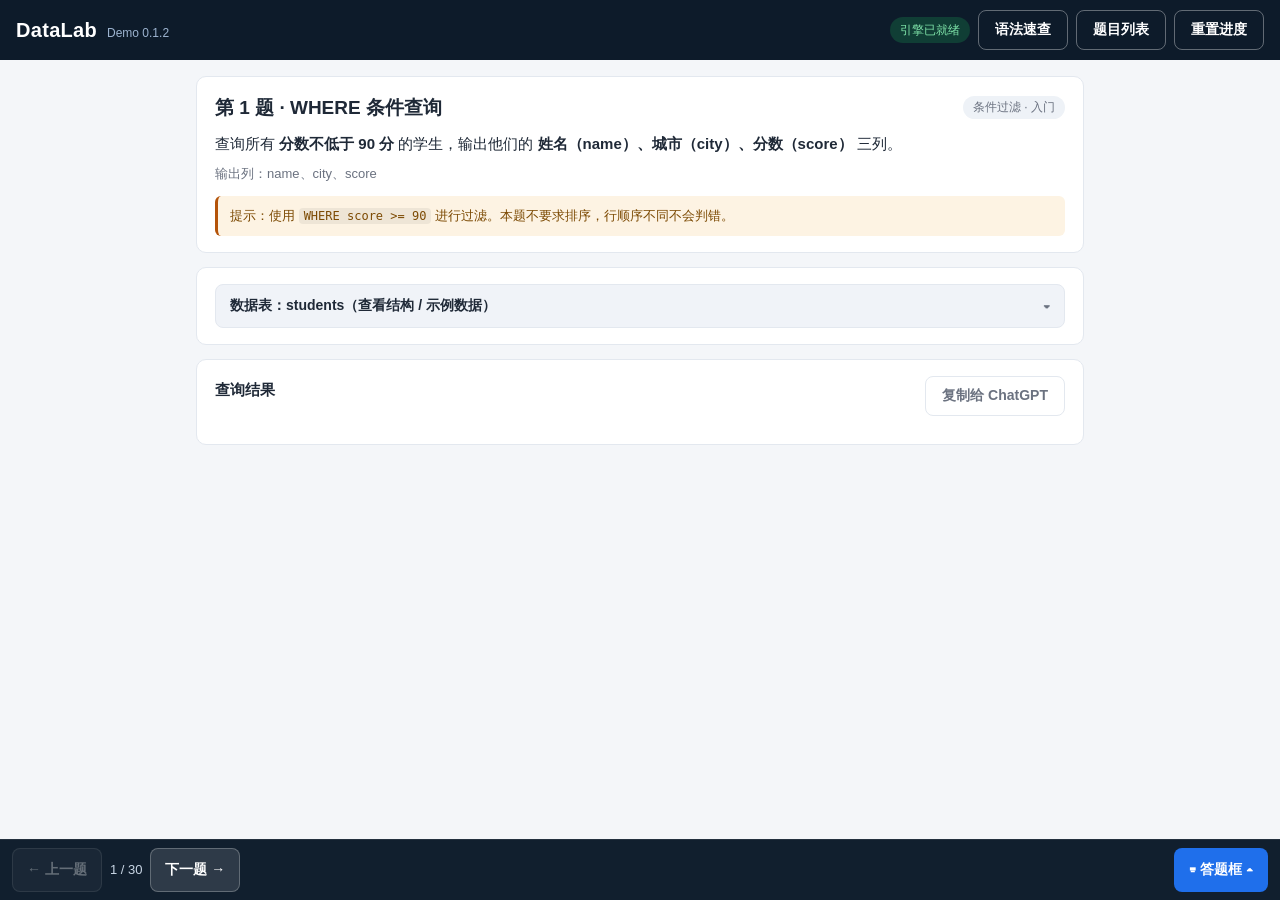
==== index.html @ 3f7844bf "DataLab Demo 0.1.2：悬浮答题框 + 教学错误修复 + 缓存 v3 - 底部固定按钮栏升级为可展开的悬浮答题框（收起=紧凑栏，展开=编辑器+运行/判题/导航） - 复用原 sqlEdi" ====
<!DOCTYPE html>
<html lang="zh-CN">
<head>
  <meta charset="UTF-8">
  <meta name="viewport" content="width=device-width, initial-scale=1, viewport-fit=cover">
  <meta name="theme-color" content="#1f6feb">
  <meta name="datalab-version" content="0.1.2">
  <meta name="apple-mobile-web-app-capable" content="yes">
  <meta name="apple-mobile-web-app-status-bar-style" content="black-translucent">
  <meta name="apple-mobile-web-app-title" content="DataLab">
  <meta name="format-detection" content="telephone=no">
  <title>DataLab · 交互式 SQL 学习</title>
  <link rel="manifest" href="manifest.json">
  <link rel="apple-touch-icon" href="icon-180.png">
  <link rel="stylesheet" href="style.css">
</head>
<body>
  <header class="topbar">
    <div class="brand">
      <span class="logo">DataLab</span>
      <span class="ver" id="appVersion">Demo 0.1.2</span>
    </div>
    <div class="top-right">
      <span id="engineStatus" class="engine-badge">引擎加载中…</span>
      <button id="syntaxBtn" class="btn ghost" type="button">语法速查</button>
      <button id="listBtn" class="btn ghost" type="button">题目列表</button>
      <button id="resetBtn" class="btn ghost" type="button">重置进度</button>
    </div>
  </header>

  <main class="content">
    <!-- 1. 题目介绍 -->
    <section class="card task-card">
      <div class="task-head">
        <h2 id="taskTitle" class="task-title">第 1 题</h2>
        <span id="taskMeta" class="task-meta"></span>
      </div>
      <div id="taskDesc" class="task-desc"></div>
      <div id="taskHint" class="task-hint"></div>
    </section>

    <!-- 2. 数据表（默认折叠） -->
    <section class="card schema-card">
      <button id="schemaToggle" class="schema-toggle" type="button" aria-expanded="false">
        <span>数据表：students（查看结构 / 示例数据）</span>
        <span class="chev">▾</span>
      </button>
      <div id="schemaBody" class="schema-body hidden">
        <div class="tabs" role="tablist">
          <button type="button" data-tab="schema" class="active">表结构</button>
          <button type="button" data-tab="data">示例数据</button>
        </div>
        <div id="schemaView" class="tab-panel"></div>
        <div id="dataView" class="tab-panel hidden"></div>
      </div>
    </section>

    <!-- 3. 查询结果 -->
    <section class="card result-card">
      <div class="card-head result-head">
        <h3>查询结果</h3>
        <button id="copyChatBtn" class="btn ghost-dark" type="button">复制给 ChatGPT</button>
      </div>
      <div id="runResult" class="run-result"></div>
      <div id="judgeResult" class="judge-result"></div>
    </section>
  </main>

  <!-- 底部悬浮答题框 -->
  <div class="floating-bar" id="floatingBar">
    <!-- 收起状态 -->
    <div class="fb-collapsed" id="fbCollapsed">
      <button id="prevBtn" class="fb-btn nav" type="button">← 上一题</button>
      <span id="fbProgress" class="fb-progress">1 / 30</span>
      <button id="nextBtn" class="fb-btn nav" type="button">下一题 →</button>
      <div class="fb-spacer"></div>
      <button id="fbExpandBtn" class="fb-btn primary" type="button">⌨ 答题框 ▴</button>
    </div>

    <!-- 展开状态 -->
    <div class="fb-panel hidden" id="fbPanel">
      <div class="fb-panel-head">
        <span id="fbPanelTitle" class="fb-panel-title">第 1 题</span>
        <span class="fb-engine-badge">SQLite 引擎</span>
        <button id="fbCollapseBtn" class="fb-btn ghost" type="button">收起 ▾</button>
      </div>
      <textarea id="sqlEditor" class="sql-editor" spellcheck="false" autocapitalize="off"
        autocorrect="off" autocomplete="off" enterkeyhint="go"
        placeholder="在这里输入 SQL，例如：SELECT * FROM students;"></textarea>
      <div class="fb-panel-actions">
        <button id="fbPrevBtn" class="fb-btn nav" type="button">←</button>
        <button id="fbNextBtn" class="fb-btn nav" type="button">→</button>
        <span id="fbPanelProgress" class="fb-progress">1 / 30</span>
        <div class="fb-spacer"></div>
        <button id="fbRunBtn" class="fb-btn primary" type="button">运行 SQL</button>
        <button id="fbJudgeBtn" class="fb-btn accent" type="button">提交判题</button>
      </div>
    </div>
  </div>

  <!-- 题目列表抽屉 -->
  <div id="listDrawer" class="drawer-mask hidden" aria-hidden="true">
    <aside class="drawer" role="dialog" aria-label="题目列表">
      <div class="drawer-head">
        <h3>题目列表</h3>
        <button id="listClose" class="drawer-close" type="button" aria-label="关闭">✕</button>
      </div>
      <div class="drawer-progress">
        <div class="progress-label">学习进度 <span id="drawerProgressText">0/30</span></div>
        <div class="progress-bar"><div id="drawerProgressFill" class="progress-fill"></div></div>
        <div class="save-status" id="saveStatus">进度已保存在本设备</div>
        <div id="lastRecord" class="last-record">暂无练习记录</div>
        <div class="sync-note">说明：当前尚不支持跨设备同步，进度仅保存在本设备浏览器中。</div>
      </div>
      <nav id="drawerList" class="drawer-list" aria-label="按分类组织的题目"></nav>
    </aside>
  </div>

  <!-- 语法速查抽屉 -->
  <div id="syntaxDrawer" class="drawer-mask hidden" aria-hidden="true">
    <aside class="drawer drawer-wide" role="dialog" aria-label="语法速查">
      <div class="drawer-head">
        <h3>语法速查</h3>
        <button id="syntaxClose" class="drawer-close" type="button" aria-label="关闭">✕</button>
      </div>
      <div class="syntax-search">
        <input id="syntaxSearch" type="search" placeholder="搜索关键词，如 WHERE、GROUP BY、排序…" autocomplete="off">
      </div>
      <div id="syntaxList" class="drawer-list syntax-list"></div>
      <div class="syntax-foot">示例均可在当前 students 表上运行；引擎为 SQLite，注意与 MySQL 的语法差异。</div>
    </aside>
  </div>

  <script src="sql-wasm.js"></script>
  <script src="data.js"></script>
  <script src="syntax.js"></script>
  <script src="db.js"></script>
  <script src="judge.js"></script>
  <script src="app.js"></script>
</body>
</html>
---- style.css ----
/* DataLab Demo 0.1.1 — 界面样式（适配 iPad 横屏/竖屏、底部悬浮栏、抽屉） */

:root {
  --bg: #f4f6f9;
  --panel: #ffffff;
  --border: #e3e8ef;
  --text: #1f2937;
  --text-dim: #6b7280;
  --accent: #1f6feb;
  --accent-dark: #1a5fd0;
  --green: #16a34a;
  --green-bg: #eafaf0;
  --red: #dc2626;
  --red-bg: #fdeaea;
  --amber: #b45309;
  --amber-bg: #fdf3e3;
  --mono: "SF Mono", "Menlo", "Monaco", "Consolas", "PingFang SC", monospace;
  --radius: 10px;
  --bar-h: 58px;
}

* { box-sizing: border-box; }

html, body {
  margin: 0;
  padding: 0;
  background: var(--bg);
  color: var(--text);
  font-family: -apple-system, BlinkMacSystemFont, "Segoe UI", "PingFang SC",
    "Hiragino Sans GB", "Microsoft YaHei", sans-serif;
  font-size: 15px;
  line-height: 1.55;
  -webkit-font-smoothing: antialiased;
  -webkit-tap-highlight-color: transparent;
}

/* 为底部悬浮栏预留空间，避免遮挡内容 */
body { padding-bottom: calc(var(--bar-h) + env(safe-area-inset-bottom) + 20px); }

.hidden { display: none !important; }

/* ---------- 顶栏 ---------- */
.topbar {
  display: flex;
  align-items: center;
  justify-content: space-between;
  gap: 10px;
  padding: 10px 16px;
  background: #0d1b2a;
  color: #fff;
  position: sticky;
  top: 0;
  z-index: 20;
}
.brand { display: flex; align-items: baseline; gap: 10px; }
.logo { font-size: 20px; font-weight: 700; letter-spacing: .3px; }
.ver { font-size: 12px; color: #9db4d0; }
.top-right { display: flex; align-items: center; gap: 8px; flex-wrap: wrap; }
.engine-badge {
  font-size: 12px;
  padding: 4px 10px;
  border-radius: 999px;
  background: rgba(255,255,255,.12);
  color: #c9d6e5;
  white-space: nowrap;
}
.engine-badge.ok { background: rgba(34,197,94,.2); color: #7ee2a8; }
.engine-badge.fail { background: rgba(239,68,68,.25); color: #fca5a5; }

/* ---------- 内容主列 ---------- */
.content {
  max-width: 920px;
  margin: 0 auto;
  padding: 16px 16px 8px;
  display: flex;
  flex-direction: column;
  gap: 14px;
  min-width: 0;
}

.card {
  background: var(--panel);
  border: 1px solid var(--border);
  border-radius: var(--radius);
  padding: 16px 18px;
}
.card-head {
  display: flex; align-items: center; justify-content: space-between;
  gap: 12px; margin-bottom: 12px; flex-wrap: wrap;
}
.card h3 { margin: 0; font-size: 15px; }

/* 题目卡片 */
.task-head {
  display: flex; align-items: center; justify-content: space-between;
  gap: 10px; margin-bottom: 10px; flex-wrap: wrap;
}
.task-title { margin: 0; font-size: 19px; }
.task-meta {
  font-size: 12px; color: var(--text-dim);
  background: #eef2f7; padding: 2px 10px; border-radius: 999px; white-space: nowrap;
}
.task-desc { color: var(--text); }
.task-desc .output-cols { margin-top: 8px; font-size: 13px; color: var(--text-dim); }
.task-hint {
  margin-top: 12px; padding: 10px 12px;
  background: var(--amber-bg); border-left: 3px solid var(--amber);
  border-radius: 6px; font-size: 13px; color: #7c4a03;
}
.task-hint code, .task-desc code {
  background: rgba(0,0,0,.06); padding: 1px 5px; border-radius: 4px;
  font-family: var(--mono); font-size: 12px;
}

/* 数据表折叠 */
.schema-toggle {
  width: 100%; display: flex; justify-content: space-between; align-items: center;
  background: #f0f3f8; border: 1px solid var(--border); border-radius: 8px;
  padding: 10px 14px; font-size: 14px; font-weight: 600; cursor: pointer;
  min-height: 44px; text-align: left; color: var(--text);
}
.schema-toggle:active { background: #e6ebf2; }
.chev { color: var(--text-dim); }
.schema-body { margin-top: 12px; }

/* 标签页 */
.tabs { display: flex; gap: 6px; margin-bottom: 10px; }
.tabs button {
  padding: 6px 14px; border: 1px solid var(--border); background: #fff;
  border-radius: 6px; cursor: pointer; font-size: 13px; color: var(--text-dim);
  min-height: 34px;
}
.tabs button.active { background: var(--accent); border-color: var(--accent); color: #fff; }

/* 表格 */
.table-scroll { overflow-x: auto; }
.data-table {
  width: 100%; border-collapse: collapse; font-size: 13px; min-width: 300px;
}
.data-table th, .data-table td {
  border: 1px solid var(--border); padding: 7px 10px; text-align: left;
  white-space: nowrap;
}
.data-table thead th { background: #f0f3f8; font-weight: 600; }
.data-table tbody tr:nth-child(even) { background: #fafbfd; }
.data-table code { font-family: var(--mono); font-size: 12px; }
.data-table td.null { color: #9ca3af; font-style: italic; }
.empty-cell { color: var(--text-dim); text-align: center; }
.data-meta { font-size: 12px; color: var(--text-dim); margin-bottom: 8px; }

/* 编辑器 */
.sql-editor {
  width: 100%;
  min-height: 150px;
  padding: 12px 14px;
  font-family: var(--mono);
  font-size: 14px;
  line-height: 1.6;
  border: 1px solid var(--border);
  border-radius: 8px;
  resize: vertical;
  background: #0d1b2a;
  color: #e6edf3;
  tab-size: 2;
}
.sql-editor:focus { outline: none; border-color: var(--accent); box-shadow: 0 0 0 3px rgba(31,111,235,.15); }

.editor-foot {
  display: flex; justify-content: space-between; align-items: center;
  gap: 10px; margin-top: 8px; font-size: 12px; color: var(--text-dim); flex-wrap: wrap;
}
.engine-note { color: var(--text-dim); }
kbd {
  font-family: var(--mono); background: #f0f3f8; border: 1px solid var(--border);
  border-bottom-width: 2px; border-radius: 4px; padding: 1px 5px; font-size: 11px;
}

/* 按钮 */
.btn {
  padding: 9px 16px; border-radius: 8px; border: 1px solid transparent;
  cursor: pointer; font-size: 14px; font-weight: 600; min-height: 40px;
  transition: background .15s, border-color .15s;
}
.btn.primary { background: var(--accent); color: #fff; }
.btn.primary:hover { background: var(--accent-dark); }
.btn.accent { background: var(--green); color: #fff; }
.btn.accent:hover { background: #128a3e; }
.btn.ghost { background: transparent; color: #fff; border-color: rgba(255,255,255,.35); }
.btn.ghost:hover { background: rgba(255,255,255,.12); }
.btn.ghost-dark { background: transparent; color: var(--text-dim); border-color: var(--border); }
.btn.ghost-dark:hover { background: #f0f3f8; }
.editor-actions { display: flex; gap: 8px; flex-wrap: wrap; }

/* 结果区 */
.result-card h3 { margin: 0 0 12px; }
.run-result, .judge-result { display: flex; flex-direction: column; gap: 12px; }
.result-meta { font-size: 13px; color: var(--text-dim); }

.error-box {
  background: var(--red-bg); border: 1px solid #f5c6c6; border-left: 4px solid var(--red);
  border-radius: 8px; padding: 12px 14px;
}
.error-title { font-weight: 700; color: var(--red); }
.error-msg {
  margin: 6px 0 0; font-family: var(--mono); font-size: 13px; white-space: pre-wrap;
  word-break: break-word; color: #7f1d1d;
}

.judge-box {
  display: flex; gap: 12px; align-items: flex-start;
  border-radius: 8px; padding: 12px 14px; border: 1px solid;
}
.judge-box.pass { background: var(--green-bg); border-color: #bfe6cc; }
.judge-box.fail { background: var(--red-bg); border-color: #f5c6c6; }
.judge-box.warn { background: var(--amber-bg); border-color: #f0d9a8; }
.judge-icon { font-size: 20px; line-height: 1.2; font-weight: 700; }
.judge-box.pass .judge-icon { color: var(--green); }
.judge-box.fail .judge-icon { color: var(--red); }
.judge-box.warn .judge-icon { color: var(--amber); }
.judge-title { font-weight: 700; }
.judge-reason { font-size: 13px; margin-top: 2px; color: var(--text); }

.side-result h4 { margin: 0 0 6px; font-size: 13px; color: var(--text-dim); }

.empty { color: var(--text-dim); font-size: 13px; padding: 12px 0; text-align: center; }

/* ---------- 底部悬浮答题框 ---------- */
.floating-bar {
  position: fixed;
  left: 0; right: 0; bottom: 0;
  background: rgba(13, 27, 42, 0.98);
  backdrop-filter: blur(8px);
  -webkit-backdrop-filter: blur(8px);
  border-top: 1px solid rgba(255,255,255,.08);
  z-index: 30;
  transition: transform .2s ease;
  padding-bottom: env(safe-area-inset-bottom);
}

/* 收起状态：紧凑操作栏 */
.fb-collapsed {
  display: flex;
  align-items: center;
  gap: 8px;
  padding: 8px 12px;
}

/* 展开状态：答题面板 */
.fb-panel {
  display: flex;
  flex-direction: column;
  gap: 8px;
  padding: 10px 12px 12px;
  max-height: 58vh;
  overflow: hidden;
}
.fb-panel-head {
  display: flex; align-items: center; gap: 10px;
  flex: 0 0 auto;
}
.fb-panel-title {
  flex: 1 1 auto;
  font-size: 14px; font-weight: 600; color: #fff;
  overflow: hidden; text-overflow: ellipsis; white-space: nowrap;
}
.fb-engine-badge {
  font-size: 11px; color: #9db4d0;
  background: rgba(255,255,255,.1); padding: 2px 8px; border-radius: 999px; white-space: nowrap;
}
.fb-panel .sql-editor {
  flex: 1 1 auto;
  min-height: 120px;
  max-height: 30vh;
  background: #0d1b2a;
  color: #e6edf3;
  border-color: rgba(255,255,255,.18);
}
.fb-panel-actions {
  display: flex; align-items: center; gap: 8px;
  flex: 0 0 auto;
}

.fb-btn {
  min-height: 44px;
  padding: 8px 14px;
  border-radius: 8px;
  border: 1px solid transparent;
  font-size: 14px;
  font-weight: 600;
  cursor: pointer;
  white-space: nowrap;
  transition: background .15s, border-color .15s;
}
.fb-btn.nav { background: rgba(255,255,255,.12); color: #fff; border-color: rgba(255,255,255,.25); }
.fb-btn.nav:hover { background: rgba(255,255,255,.2); }
.fb-btn.nav:disabled { opacity: .35; cursor: default; }
.fb-btn.primary { background: var(--accent); color: #fff; }
.fb-btn.primary:hover { background: var(--accent-dark); }
.fb-btn.accent { background: var(--green); color: #fff; }
.fb-btn.accent:hover { background: #128a3e; }
.fb-btn.ghost { background: transparent; color: #c9d6e5; border-color: rgba(255,255,255,.3); }
.fb-btn.ghost:hover { background: rgba(255,255,255,.12); }
.fb-progress { color: #c9d6e5; font-size: 13px; white-space: nowrap; }
.fb-spacer { flex: 1 1 auto; }

/* ---------- 抽屉 ---------- */
.drawer-mask {
  position: fixed; inset: 0;
  background: rgba(0,0,0,.45);
  z-index: 40;
  display: flex;
  justify-content: flex-end;
}
.drawer {
  width: min(420px, 94vw);
  height: 100%;
  background: var(--panel);
  box-shadow: -4px 0 24px rgba(0,0,0,.18);
  display: flex;
  flex-direction: column;
  overflow: hidden;
}
.drawer-wide { width: min(540px, 96vw); }
.drawer-head {
  display: flex; justify-content: space-between; align-items: center;
  padding: 14px 16px; border-bottom: 1px solid var(--border); flex: 0 0 auto;
}
.drawer-head h3 { margin: 0; font-size: 16px; }
.drawer-close {
  border: none; background: transparent; font-size: 18px; color: var(--text-dim);
  cursor: pointer; min-width: 40px; min-height: 40px; border-radius: 8px;
}
.drawer-close:hover { background: #f0f3f8; }

.drawer-progress {
  padding: 12px 16px; border-bottom: 1px solid var(--border); flex: 0 0 auto;
  display: flex; flex-direction: column; gap: 6px;
}
.progress-label { font-size: 13px; color: var(--text-dim); display: flex; justify-content: space-between; }
.progress-bar { height: 8px; background: var(--border); border-radius: 999px; overflow: hidden; }
.progress-fill { height: 100%; width: 0; background: linear-gradient(90deg, var(--accent), #58a6ff); transition: width .3s ease; }
.save-status { font-size: 13px; color: var(--green); font-weight: 600; }
.last-record { font-size: 12px; color: var(--text-dim); }
.sync-note { font-size: 12px; color: var(--text-dim); }

.drawer-list { flex: 1 1 auto; overflow-y: auto; padding: 8px 16px 20px; }
.drawer-cat {
  display: flex; justify-content: space-between; align-items: baseline;
  font-size: 12px; font-weight: 700; color: var(--text-dim);
  margin: 14px 0 6px; padding-top: 2px;
}
.drawer-cat:first-child { margin-top: 6px; }
.drawer-cat-note { font-weight: 400; color: #9ca3af; font-size: 11px; }

.ex-item {
  display: flex; align-items: center; gap: 10px;
  text-align: left;
  padding: 10px 12px;
  border: 1px solid var(--border);
  border-radius: 8px;
  background: #fff;
  cursor: pointer;
  font-size: 14px;
  color: var(--text);
  width: 100%;
  min-height: 44px;
  margin-bottom: 6px;
}
.ex-item:hover { border-color: var(--accent); }
.ex-item.active { border-color: var(--accent); background: #eef4fe; }
.ex-badge {
  width: 22px; height: 22px; border-radius: 50%;
  background: var(--border); color: var(--text-dim);
  display: flex; align-items: center; justify-content: center;
  font-size: 12px; font-weight: 600; flex: 0 0 auto;
}
.ex-item.done .ex-badge { background: var(--green); color: #fff; }
.ex-info { display: flex; flex-direction: column; line-height: 1.25; }
.ex-title { font-weight: 600; }
.ex-diff { font-size: 12px; color: var(--text-dim); }

/* 语法速查 */
.syntax-search { padding: 10px 16px; border-bottom: 1px solid var(--border); flex: 0 0 auto; }
.syntax-search input {
  width: 100%; padding: 10px 12px; font-size: 15px;
  border: 1px solid var(--border); border-radius: 8px;
  -webkit-appearance: none; appearance: none;
}
.syntax-search input:focus { outline: none; border-color: var(--accent); }
.syntax-list { padding-top: 12px; }
.syntax-foot { padding: 10px 16px; border-top: 1px solid var(--border); font-size: 12px; color: var(--text-dim); flex: 0 0 auto; }

.syn-card {
  border: 1px solid var(--border); border-radius: 8px; padding: 12px 14px; margin-bottom: 10px;
}
.syn-head { display: flex; align-items: center; gap: 8px; margin-bottom: 8px; }
.syn-kw { font-family: var(--mono); font-weight: 700; color: var(--accent); font-size: 14px; }
.syn-cat { font-size: 12px; color: var(--text-dim); background: #eef2f7; padding: 1px 8px; border-radius: 999px; }
.syn-row { margin-bottom: 6px; font-size: 13px; display: flex; gap: 8px; align-items: baseline; }
.syn-row b { flex: 0 0 56px; color: var(--text-dim); font-weight: 600; }
.syn-row > span { flex: 1 1 auto; }
.syn-pre {
  margin: 4px 0 0; font-family: var(--mono); font-size: 12.5px;
  background: #0d1b2a; color: #e6edf3; padding: 8px 10px; border-radius: 6px;
  overflow-x: auto; white-space: pre-wrap; word-break: break-word; flex: 1 1 auto;
}
.syn-row.warn > span { color: #7c4a03; }
.syn-row.dim > span { color: var(--text-dim); }

/* 锁背景滚动 */
body.drawer-open { overflow: hidden; }

/* ---------- 响应式：窄屏 / 竖屏 ---------- */
@media (max-width: 720px) {
  .content { padding: 10px 10px 4px; gap: 10px; }
  .card { padding: 12px 12px; }
  .sql-editor { min-height: 130px; font-size: 15px; } /* 15px 防 iOS 聚焦自动缩放 */
  .editor-head { flex-direction: column; align-items: stretch; }
  .editor-actions { justify-content: stretch; }
  .editor-actions .btn { flex: 1 1 auto; }
  .topbar { padding: 8px 10px; }
  .logo { font-size: 18px; }
  .fb-btn { padding: 8px 10px; font-size: 13px; min-height: 40px; }
  .fb-progress { font-size: 12px; }
}
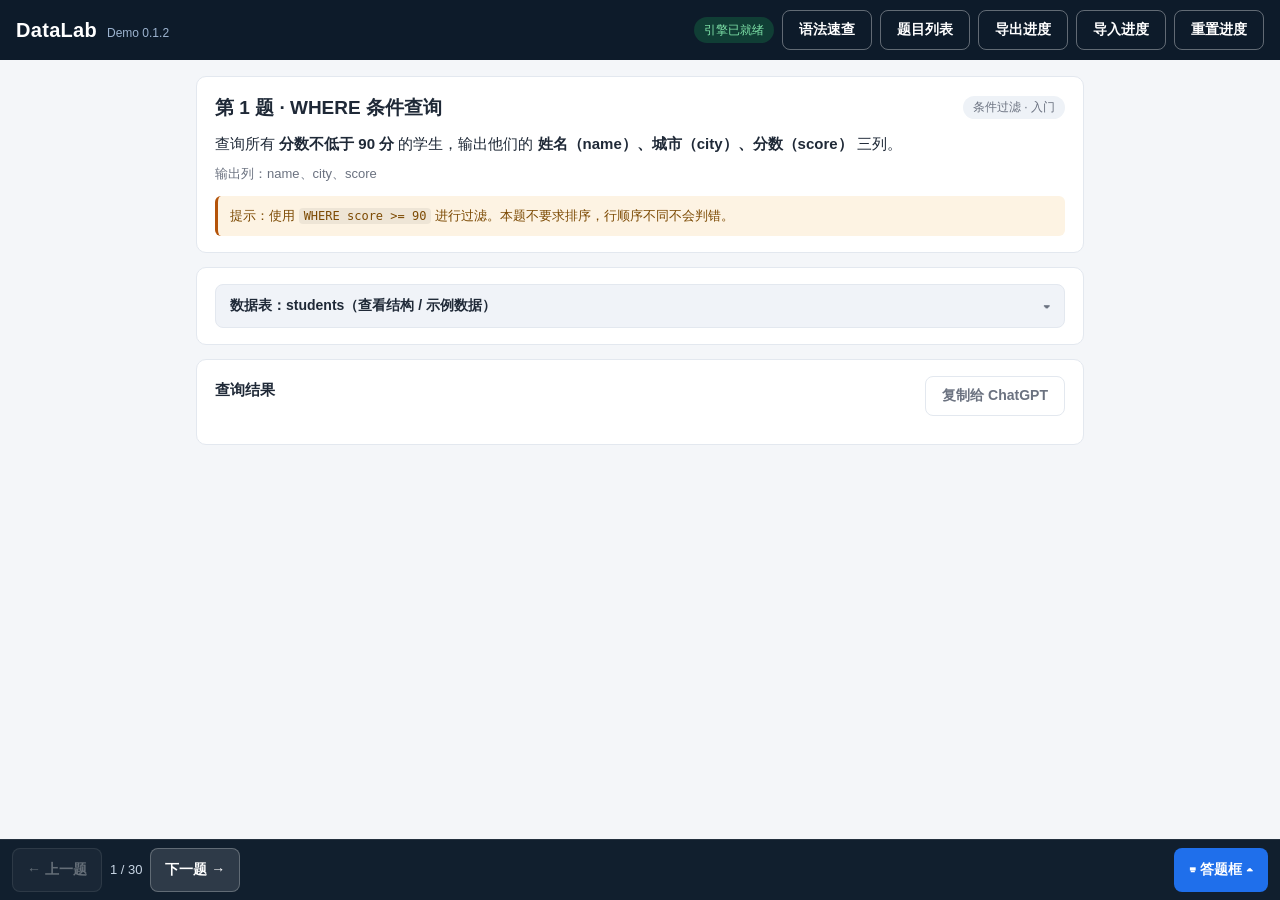
==== commit e69a15aa: "阶段B：备份/恢复 UI、只读导出页与发布就绪 - index.html：顶栏新增「导出进度/导入进度」+ 导入预览弹窗 + 引入 backup.js/backup-ui.js - 新增 backup" ====
--- a/index.html
+++ b/index.html
@@ -24,6 +24,8 @@
       <span id="engineStatus" class="engine-badge">引擎加载中…</span>
       <button id="syntaxBtn" class="btn ghost" type="button">语法速查</button>
       <button id="listBtn" class="btn ghost" type="button">题目列表</button>
+      <button id="exportBtn" class="btn ghost" type="button">导出进度</button>
+      <button id="importBtn" class="btn ghost" type="button">导入进度</button>
       <button id="resetBtn" class="btn ghost" type="button">重置进度</button>
     </div>
   </header>
@@ -81,6 +83,7 @@
     <div class="fb-panel hidden" id="fbPanel">
       <div class="fb-panel-head">
         <span id="fbPanelTitle" class="fb-panel-title">第 1 题</span>
+        <span id="fbPanelSummary" class="fb-panel-summary">…</span>
         <span class="fb-engine-badge">SQLite 引擎</span>
         <button id="fbCollapseBtn" class="fb-btn ghost" type="button">收起 ▾</button>
       </div>
@@ -131,11 +134,33 @@
     </aside>
   </div>
 
+  <!-- 学习进度备份：导入预览 / 确认弹窗 -->
+  <input type="file" id="importFile" accept=".json,application/json" hidden>
+
+  <div class="backup-mask hidden" id="backupMask" aria-hidden="true">
+    <div class="backup-modal" role="dialog" aria-label="恢复学习进度">
+      <div class="backup-head">
+        <h3 id="backupTitle">恢复学习进度</h3>
+        <button id="backupClose" class="drawer-close" type="button" aria-label="关闭">✕</button>
+      </div>
+      <div class="backup-body" id="backupBody"></div>
+      <div class="backup-actions">
+        <button id="backupCancel" class="btn ghost-dark" type="button">取消</button>
+        <button id="backupMerge" class="btn ghost-dark" type="button">合并恢复</button>
+        <button id="backupReplace" class="btn primary" type="button">覆盖恢复</button>
+      </div>
+    </div>
+  </div>
+
+  <div class="toast hidden" id="toast"></div>
+
   <script src="sql-wasm.js"></script>
   <script src="data.js"></script>
   <script src="syntax.js"></script>
   <script src="db.js"></script>
   <script src="judge.js"></script>
+  <script src="backup.js"></script>
+  <script src="backup-ui.js"></script>
   <script src="app.js"></script>
 </body>
 </html>
--- a/style.css
+++ b/style.css
@@ -263,6 +263,12 @@
   font-size: 14px; font-weight: 600; color: #fff;
   overflow: hidden; text-overflow: ellipsis; white-space: nowrap;
 }
+.fb-panel-summary {
+  flex: 1 1 auto;
+  display: none;               /* 默认隐藏，紧凑模式下显示 */
+  font-size: 13px; color: #c9d6e5;
+  overflow: hidden; text-overflow: ellipsis; white-space: nowrap;
+}
 .fb-engine-badge {
   font-size: 11px; color: #9db4d0;
   background: rgba(255,255,255,.1); padding: 2px 8px; border-radius: 999px; white-space: nowrap;
@@ -302,6 +308,15 @@
 .fb-btn.ghost:hover { background: rgba(255,255,255,.12); }
 .fb-progress { color: #c9d6e5; font-size: 13px; white-space: nowrap; }
 .fb-spacer { flex: 1 1 auto; }
+
+/* 横屏紧凑输入模式：键盘弹出时缩小面板、精简顶部、隐藏导航与装饰 */
+body.compact .fb-panel { max-height: 40vh; }
+body.compact .fb-panel .sql-editor { min-height: 88px; max-height: 116px; }
+body.compact .fb-panel-title { display: none; }
+body.compact .fb-panel-summary { display: inline; }
+body.compact .fb-engine-badge { display: none; }
+body.compact .fb-panel .fb-btn.nav { display: none; }
+body.compact .fb-panel .fb-progress { display: none; }
 
 /* ---------- 抽屉 ---------- */
 .drawer-mask {
@@ -423,3 +438,96 @@
   .fb-btn { padding: 8px 10px; font-size: 13px; min-height: 40px; }
   .fb-progress { font-size: 12px; }
 }
+
+/* ---------- 学习进度备份：导出 / 导入弹窗与提示 ---------- */
+.toast {
+  position: fixed;
+  left: 50%;
+  bottom: calc(var(--bar-h) + env(safe-area-inset-bottom) + 28px);
+  transform: translateX(-50%);
+  background: rgba(13, 27, 42, 0.96);
+  color: #fff;
+  padding: 10px 16px;
+  border-radius: 8px;
+  font-size: 13px;
+  max-width: min(520px, 92vw);
+  z-index: 60;
+  box-shadow: 0 6px 24px rgba(0, 0, 0, 0.25);
+}
+.toast.ok { border-left: 4px solid var(--green); }
+.toast.err { border-left: 4px solid var(--red); }
+
+.backup-mask {
+  position: fixed;
+  inset: 0;
+  background: rgba(0, 0, 0, 0.45);
+  z-index: 50;
+  display: flex;
+  align-items: center;
+  justify-content: center;
+  padding: 16px;
+}
+.backup-modal {
+  width: min(560px, 96vw);
+  max-height: 86vh;
+  background: var(--panel);
+  border-radius: 14px;
+  box-shadow: 0 12px 40px rgba(0, 0, 0, 0.28);
+  display: flex;
+  flex-direction: column;
+  overflow: hidden;
+}
+.backup-head {
+  display: flex;
+  justify-content: space-between;
+  align-items: center;
+  padding: 14px 16px;
+  border-bottom: 1px solid var(--border);
+  flex: 0 0 auto;
+}
+.backup-head h3 { margin: 0; font-size: 16px; }
+.backup-body {
+  padding: 14px 16px;
+  overflow-y: auto;
+  flex: 1 1 auto;
+  display: flex;
+  flex-direction: column;
+  gap: 8px;
+}
+.bk-summary { font-size: 13px; color: var(--text-dim); margin-bottom: 2px; }
+.bk-warn {
+  font-size: 12px; color: #7c4a03;
+  background: var(--amber-bg); border-left: 3px solid var(--amber);
+  border-radius: 6px; padding: 8px 10px;
+}
+.bk-row {
+  border: 1px solid var(--border);
+  border-radius: 8px;
+  padding: 8px 10px;
+  display: flex;
+  flex-direction: column;
+  gap: 4px;
+}
+.bk-row.bk-conflict { border-color: #f0c9c9; background: #fff8f8; }
+.bk-row.bk-same { border-color: #bfe6cc; background: #f6fdf8; }
+.bk-row.bk-info { border-color: #c6d9f5; background: #f5f9ff; }
+.bk-key { font-weight: 600; font-size: 13px; display: flex; justify-content: space-between; gap: 8px; flex-wrap: wrap; }
+.bk-status { font-weight: 500; font-size: 12px; color: var(--text-dim); }
+.bk-row.bk-conflict .bk-status { color: var(--red); }
+.bk-row.bk-same .bk-status { color: var(--green); }
+.bk-vals { display: flex; flex-direction: column; gap: 2px; }
+.bk-val { font-family: var(--mono); font-size: 12px; color: var(--text-dim); word-break: break-all; }
+.bk-tag {
+  display: inline-block; font-family: -apple-system, sans-serif; font-size: 11px;
+  color: var(--text-dim); background: #eef2f7; border-radius: 4px; padding: 0 5px; margin-right: 6px;
+}
+.bk-foot { font-size: 12px; color: var(--text-dim); margin-top: 2px; }
+.backup-actions {
+  display: flex;
+  justify-content: flex-end;
+  gap: 8px;
+  padding: 12px 16px;
+  border-top: 1px solid var(--border);
+  flex: 0 0 auto;
+  flex-wrap: wrap;
+}
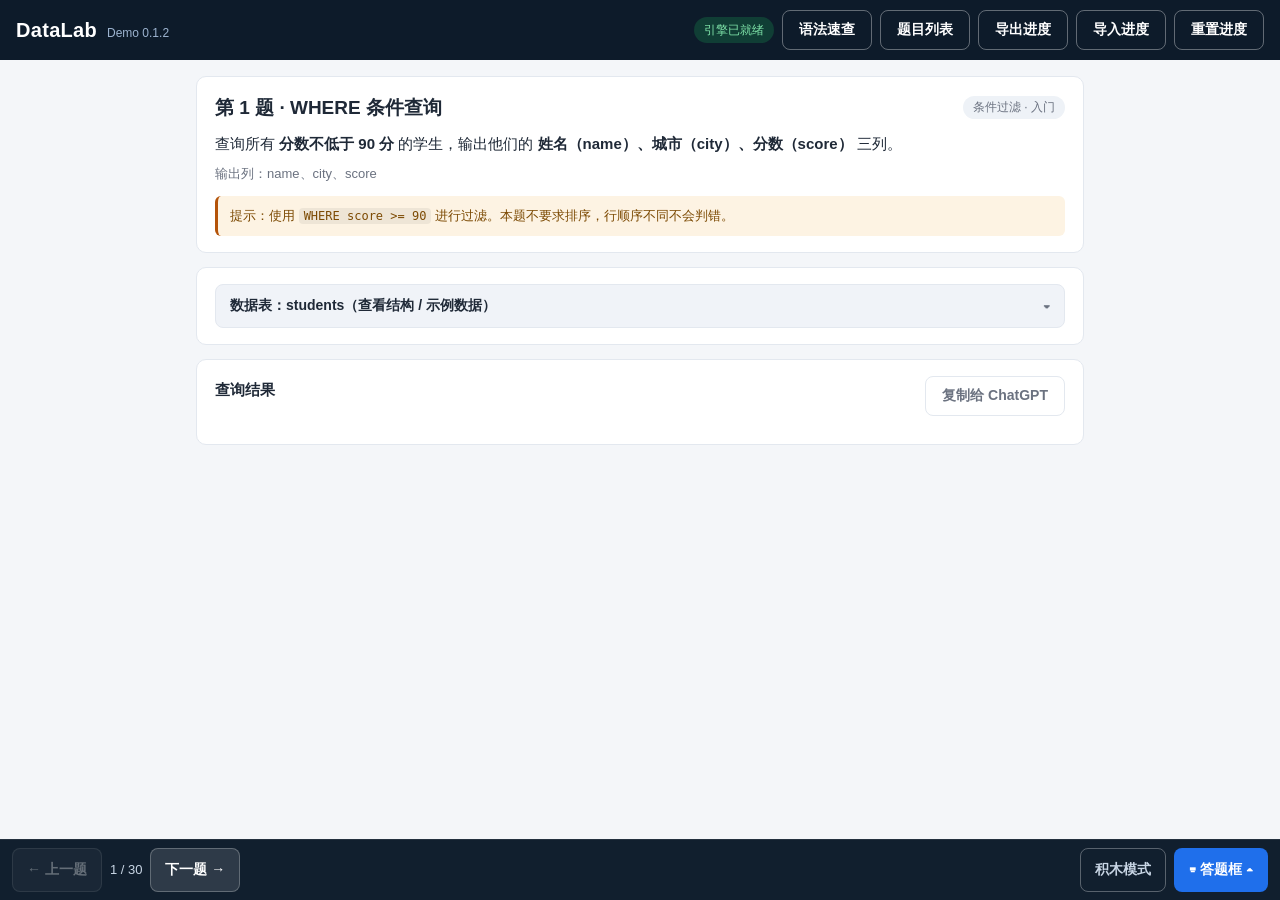
==== commit c7887df3: "阶段C·第二关：接入 V4.1 积木输入模式 - 新增 blocks.js：从 V4.1 适配的可复用积木编辑器（保留直接按住拖动 8px 阈值、   真实换行、跨行移动、FLIP 让位、撤销、自定义" ====
--- a/index.html
+++ b/index.html
@@ -13,6 +13,7 @@
   <link rel="manifest" href="manifest.json">
   <link rel="apple-touch-icon" href="icon-180.png">
   <link rel="stylesheet" href="style.css">
+  <link rel="stylesheet" href="blocks.css">
 </head>
 <body>
   <header class="topbar">
@@ -31,6 +32,16 @@
   </header>
 
   <main class="content">
+    <!-- 数据安全保护横幅（异常时显示） -->
+    <div id="safetyBanner" class="safety-banner hidden" role="alert">
+      <div class="safety-msg" id="safetyMsg"></div>
+      <div class="safety-issues" id="safetyIssues"></div>
+      <div class="safety-actions">
+        <button id="safetyExportBtn" class="btn ghost-dark" type="button">导出进度备份</button>
+        <button id="safetyRestoreBtn" class="btn ghost-dark hidden" type="button">恢复恢复前快照</button>
+      </div>
+    </div>
+
     <!-- 1. 题目介绍 -->
     <section class="card task-card">
       <div class="task-head">
@@ -66,6 +77,50 @@
       <div id="runResult" class="run-result"></div>
       <div id="judgeResult" class="judge-result"></div>
     </section>
+
+    <!-- 4. SQL 积木模式（第二种输入方式） -->
+    <section class="card hidden" id="blockModeCard">
+      <div id="blockPanel">
+        <div class="bm-workspace">
+          <div class="bm-panel">
+            <div class="bm-panel-head">
+              <h2>SQL 积木拼接区</h2>
+              <span class="bm-count" id="blocksCount">0 个积木</span>
+            </div>
+            <div class="bm-toolbar">
+              <button id="undoBtn" class="bm-btn" type="button" disabled>↩ 撤销</button>
+              <button id="clearBtn" class="bm-btn" type="button">清空</button>
+              <button id="moveLeftBtn" class="bm-btn" type="button" disabled>◀ 前移</button>
+              <button id="moveRightBtn" class="bm-btn" type="button" disabled>后移 ▶</button>
+              <button id="insertNewlineBtn" class="bm-btn" type="button">↵ 换行</button>
+              <button id="deleteSelBtn" class="bm-btn bm-danger" type="button" disabled>删除</button>
+              <button id="editSelBtn" class="bm-btn" type="button" disabled>编辑</button>
+            </div>
+            <div class="blocks-area" id="blocksArea" aria-label="SQL 积木拼接区"></div>
+            <div class="bm-foot">按住积木拖动排序 · 点按选中 · 拖动靠近上下边缘可自动滚动。</div>
+          </div>
+          <div class="bm-panel">
+            <div class="bm-panel-head">
+              <h2>实时 SQL 预览</h2>
+              <button id="copySqlBtn" class="bm-btn" type="button">复制 SQL</button>
+            </div>
+            <pre class="sql-preview" id="sqlPreview"><span class="sql-empty">（暂无语句）</span></pre>
+            <div class="bm-foot">随左侧积木实时更新；运行/判题复用下方按钮。</div>
+          </div>
+        </div>
+        <div class="bm-palette">
+          <div class="bm-palette-head">
+            <h2>语法模块库</h2>
+            <button id="customBtn" class="bm-btn bm-accent" type="button">＋ 自定义</button>
+          </div>
+          <div class="palette-groups" id="paletteGroups"></div>
+        </div>
+        <div class="bm-actions">
+          <button id="bmRunBtn" class="bm-btn bm-run" type="button">▶ 运行 SQL</button>
+          <button id="bmJudgeBtn" class="bm-btn bm-judge" type="button">✓ 提交判题</button>
+        </div>
+      </div>
+    </section>
   </main>
 
   <!-- 底部悬浮答题框 -->
@@ -76,6 +131,7 @@
       <span id="fbProgress" class="fb-progress">1 / 30</span>
       <button id="nextBtn" class="fb-btn nav" type="button">下一题 →</button>
       <div class="fb-spacer"></div>
+      <button id="modeToggleBtn" class="fb-btn ghost" type="button">积木模式</button>
       <button id="fbExpandBtn" class="fb-btn primary" type="button">⌨ 答题框 ▴</button>
     </div>
 
@@ -154,12 +210,49 @@
 
   <div class="toast hidden" id="toast"></div>
 
+  <!-- 积木：自定义模块弹窗 -->
+  <div class="modal-mask hidden" id="customModal">
+    <div class="modal">
+      <h3 id="customModalTitle">＋ 自定义模块</h3>
+      <div class="modal-tabs" id="customTabs">
+        <button data-type="number" class="active" type="button">数字</button>
+        <button data-type="text" type="button">文本</button>
+        <button data-type="alias" type="button">字段名/别名</button>
+        <button data-type="raw" type="button">SQL 片段</button>
+      </div>
+      <div class="modal-body">
+        <label class="modal-label" for="customInput" id="customInputLabel">数值</label>
+        <input id="customInput" type="text" autocomplete="off" spellcheck="false" placeholder="例如 90">
+        <div class="modal-hint" id="customHint"></div>
+        <div class="modal-preview">生成 SQL：<code id="customSqlPreview">—</code></div>
+      </div>
+      <div class="modal-actions">
+        <button id="customCancel" class="bm-btn" type="button">取消</button>
+        <button id="customOk" class="bm-btn bm-accent" type="button">添加</button>
+      </div>
+    </div>
+  </div>
+
+  <!-- 积木：清空确认弹窗 -->
+  <div class="modal-mask hidden" id="confirmModal">
+    <div class="modal modal-sm">
+      <h3>清空语句？</h3>
+      <p>将删除当前题目的所有积木。此操作可撤销。</p>
+      <div class="modal-actions">
+        <button id="confirmCancel" class="bm-btn" type="button">取消</button>
+        <button id="confirmOk" class="bm-btn bm-danger" type="button">清空</button>
+      </div>
+    </div>
+  </div>
+
   <script src="sql-wasm.js"></script>
   <script src="data.js"></script>
   <script src="syntax.js"></script>
   <script src="db.js"></script>
   <script src="judge.js"></script>
   <script src="backup.js"></script>
+  <script src="store.js"></script>
+  <script src="blocks.js"></script>
   <script src="backup-ui.js"></script>
   <script src="app.js"></script>
 </body>
--- a/style.css
+++ b/style.css
@@ -531,3 +531,21 @@
   flex: 0 0 auto;
   flex-wrap: wrap;
 }
+
+/* ---------- 数据安全保护横幅（阶段 B.1） ---------- */
+.safety-banner {
+  background: var(--red-bg);
+  border: 1px solid #f5c6c6;
+  border-left: 4px solid var(--red);
+  border-radius: var(--radius);
+  padding: 14px 16px;
+  display: flex;
+  flex-direction: column;
+  gap: 8px;
+}
+.safety-msg { font-weight: 700; color: #7f1d1d; font-size: 14px; }
+.safety-issues { font-size: 13px; color: #7f1d1d; }
+.safety-issues ul { margin: 4px 0 0; padding-left: 18px; }
+.safety-issues li { margin: 2px 0; word-break: break-all; }
+.safety-issues code { font-family: var(--mono); font-size: 12px; background: rgba(0,0,0,.05); padding: 0 4px; border-radius: 4px; }
+.safety-actions { display: flex; gap: 8px; flex-wrap: wrap; }
--- a/blocks.css
+++ b/blocks.css
@@ -0,0 +1,289 @@
+/* DataLab 阶段 C · SQL 积木模式样式（源自 V4.1 styles.css，作用域收敛到 #blockPanel）
+   仅积木相关样式；按钮/弹窗类使用 bm- 前缀避免与正式工程 .btn/.modal 冲突。
+   拖动样式：FLIP + transform，占位元素表示插入位置。 */
+
+#blockPanel {
+  --panel-bg: #ffffff;
+  --panel-border: #e2e8f0;
+  --ink: #0f172a;
+  --muted: #64748b;
+  --accent: #2563eb;
+  --accent-2: #3b82f6;
+  --danger: #dc2626;
+  --ok: #16a34a;
+  --warn: #d97706;
+  --radius: 12px;
+  --shadow: 0 1px 3px rgba(15, 23, 42, .08), 0 1px 2px rgba(15, 23, 42, .05);
+  display: flex;
+  flex-direction: column;
+  gap: 10px;
+}
+
+#blockPanel .bm-workspace {
+  display: grid;
+  grid-template-columns: 3fr 2fr;
+  gap: 10px;
+  min-height: 0;
+}
+
+#blockPanel .bm-panel {
+  display: flex;
+  flex-direction: column;
+  background: var(--panel-bg);
+  border: 1px solid var(--panel-border);
+  border-radius: var(--radius);
+  box-shadow: var(--shadow);
+  min-height: 0;
+  min-width: 0;
+  overflow: hidden;
+}
+#blockPanel .bm-panel-head {
+  display: flex; align-items: center; justify-content: space-between; gap: 8px;
+  padding: 8px 12px; border-bottom: 1px solid var(--panel-border);
+}
+#blockPanel .bm-panel-head h2 { margin: 0; font-size: 14px; font-weight: 700; color: var(--ink); }
+#blockPanel .bm-count { color: var(--muted); font-size: 12px; }
+#blockPanel .bm-foot { padding: 6px 12px; border-top: 1px solid var(--panel-border); font-size: 11.5px; color: var(--muted); line-height: 1.4; }
+#blockPanel .bm-toolbar {
+  display: flex; flex-wrap: wrap; gap: 6px;
+  padding: 7px 10px; border-bottom: 1px solid var(--panel-border); background: #f8fafc;
+}
+
+/* 积木区 */
+#blockPanel .blocks-area {
+  flex: 1;
+  min-height: 160px;
+  display: flex;
+  flex-wrap: wrap;
+  align-content: flex-start;
+  gap: 8px;
+  padding: 12px;
+  overflow-y: auto;
+  overscroll-behavior: contain;
+  background:
+    radial-gradient(#eef2f7 1px, transparent 1px) 0 0 / 18px 18px,
+    #fbfcfe;
+  position: relative;
+  touch-action: pan-y;
+}
+#blockPanel .blocks-empty { width: 100%; color: var(--muted); font-size: 13px; padding: 8px 2px; }
+
+/* 积木 */
+#blockPanel .block {
+  display: inline-flex;
+  align-items: center;
+  gap: 6px;
+  padding: 7px 9px;
+  border-radius: 10px;
+  border: 1.5px solid transparent;
+  font-size: 15px;
+  line-height: 1.15;
+  font-weight: 600;
+  white-space: nowrap;
+  letter-spacing: .1px;
+  cursor: grab;
+  user-select: none;
+  -webkit-user-select: none;
+  -webkit-touch-callout: none;
+  touch-action: none;
+  position: relative;
+  background: #fff;
+  transition: none;
+  will-change: transform;
+}
+#blockPanel .block-handle { cursor: grab; opacity: .5; font-size: 14px; line-height: 1; touch-action: none; flex: none; }
+#blockPanel .block-label { pointer-events: none; }
+#blockPanel .block-del {
+  flex: none;
+  border: none; background: transparent; color: var(--muted);
+  width: 20px; height: 20px; border-radius: 6px;
+  font-size: 14px; line-height: 1; cursor: pointer;
+  display: inline-flex; align-items: center; justify-content: center;
+  touch-action: manipulation;
+}
+#blockPanel .block-del:hover { background: #fee2e2; color: var(--danger); }
+
+#blockPanel .block[data-type="keyword"]  { background: #dbeafe; border-color: #93c5fd; color: #1e40af; }
+#blockPanel .block[data-type="field"]    { background: #dcfce7; border-color: #86efac; color: #166534; }
+#blockPanel .block[data-type="operator"] { background: #ffedd5; border-color: #fdba74; color: #9a3412; }
+#blockPanel .block[data-type="function"] { background: #ede9fe; border-color: #c4b5fd; color: #5b21b6; }
+#blockPanel .block[data-type="number"]   { background: #cffafe; border-color: #67e8f9; color: #155e75; }
+#blockPanel .block[data-type="text"]     { background: #fef3c7; border-color: #fcd34d; color: #92400e; }
+#blockPanel .block[data-type="alias"]    { background: #dcfce7; border-color: #86efac; color: #166534; }
+#blockPanel .block[data-type="raw"]      { background: #fee2e2; border-color: #fca5a5; color: #991b1b; }
+
+#blockPanel .block[data-type="newline"] {
+  flex: 0 0 100%;
+  display: flex;
+  align-items: center;
+  gap: 8px;
+  background: transparent;
+  border: none;
+  padding: 3px 0;
+  min-height: 28px;
+}
+#blockPanel .block[data-type="newline"]::after {
+  content: '';
+  flex: 1;
+  min-width: 12px;
+  border-top: 1px dashed #cbd5e1;
+}
+#blockPanel .block[data-type="newline"] .newline-inner {
+  display: inline-flex;
+  align-items: center;
+  gap: 6px;
+  padding: 5px 9px;
+  border-radius: 8px;
+  background: #f1f5f9;
+  border: 1.5px solid #cbd5e1;
+  color: #475569;
+  font-size: 13px;
+  line-height: 1.15;
+  font-weight: 600;
+  white-space: nowrap;
+}
+#blockPanel .block[data-type="newline"].dragging-newline { flex: none; padding: 0; }
+#blockPanel .block[data-type="newline"].dragging-newline::after { display: none; }
+
+#blockPanel .block.selected { outline: 2.5px solid var(--accent); outline-offset: 1px; }
+
+#blockPanel .block-placeholder {
+  flex: none;
+  border: 2px dashed var(--accent-2);
+  border-radius: 10px;
+  background: rgba(59, 130, 246, .14);
+  box-sizing: border-box;
+  min-width: 26px;
+}
+#blockPanel .block-placeholder-newline {
+  border-color: #cbd5e1;
+  background: rgba(148, 163, 184, .12);
+  border-radius: 8px;
+  min-height: 28px;
+}
+
+#blockPanel .block.dragging {
+  position: fixed;
+  left: 0; top: 0;
+  margin: 0;
+  z-index: 1000;
+  pointer-events: none;
+  transform-origin: center center;
+  box-shadow: 0 14px 34px rgba(15, 23, 42, .28), 0 4px 10px rgba(15, 23, 42, .16);
+  transition: none !important;
+}
+body.is-dragging { cursor: grabbing; }
+body.is-dragging #blockPanel * { user-select: none !important; -webkit-user-select: none !important; }
+
+#blockPanel .block.flip   { transition: transform 180ms cubic-bezier(.2, .8, .2, 1); }
+#blockPanel .block.settle { transition: transform 200ms cubic-bezier(.2, .8, .2, 1); }
+
+/* 预览 */
+#blockPanel .sql-preview {
+  flex: 1;
+  min-height: 120px;
+  margin: 0;
+  padding: 12px;
+  overflow: auto;
+  background: #0b1220;
+  color: #e2e8f0;
+  font-family: "SF Mono", "Menlo", "Consolas", "Monaco", monospace;
+  font-size: 14px;
+  line-height: 1.55;
+  white-space: pre-wrap;
+  word-break: break-word;
+  tab-size: 2;
+}
+#blockPanel .sql-preview .sql-empty { color: #64748b; }
+#blockPanel .sql-preview mark { background: rgba(251, 191, 36, .38); color: #fff7ed; border-radius: 3px; padding: 0 1px; }
+
+/* 模块库 */
+#blockPanel .bm-palette {
+  background: var(--panel-bg);
+  border: 1px solid var(--panel-border);
+  border-radius: var(--radius);
+  box-shadow: var(--shadow);
+  display: flex;
+  flex-direction: column;
+}
+#blockPanel .bm-palette-head {
+  display: flex; align-items: center; justify-content: space-between;
+  padding: 7px 12px; border-bottom: 1px solid var(--panel-border);
+}
+#blockPanel .bm-palette-head h2 { margin: 0; font-size: 14px; font-weight: 700; color: var(--ink); }
+#blockPanel .palette-groups {
+  display: flex; flex-wrap: wrap; gap: 8px;
+  padding: 9px 12px;
+  overflow-y: auto;
+  max-height: 148px;
+}
+#blockPanel .palette-group { display: flex; flex-wrap: wrap; gap: 5px; align-items: center; }
+#blockPanel .palette-group-name {
+  font-size: 11px; color: var(--muted); font-weight: 700;
+  padding: 3px 7px; border-radius: 6px; background: #f1f5f9; white-space: nowrap;
+}
+#blockPanel .palette-item {
+  border: 1px solid var(--panel-border); background: #fff;
+  border-radius: 8px; padding: 5px 9px; font-size: 13.5px; font-weight: 600;
+  cursor: pointer; white-space: nowrap; color: var(--ink);
+  user-select: none; -webkit-user-select: none; touch-action: manipulation;
+}
+#blockPanel .palette-item:hover { border-color: var(--accent-2); color: var(--accent); background: #eff6ff; }
+#blockPanel .palette-item:active { transform: scale(.96); }
+#blockPanel .palette-item.sym { font-family: "SF Mono", "Menlo", "Consolas", monospace; min-width: 30px; text-align: center; }
+
+/* 按钮与操作区 */
+#blockPanel .bm-btn {
+  border: 1px solid var(--panel-border); background: #fff; color: var(--ink);
+  border-radius: 8px; padding: 7px 12px; font-size: 13px; font-weight: 600;
+  cursor: pointer; white-space: nowrap; min-height: 34px;
+  user-select: none; -webkit-user-select: none; touch-action: manipulation;
+}
+#blockPanel .bm-btn:hover { background: #f1f5f9; }
+#blockPanel .bm-btn:disabled { opacity: .45; cursor: not-allowed; }
+#blockPanel .bm-btn.bm-accent { background: var(--accent); border-color: var(--accent); color: #fff; }
+#blockPanel .bm-btn.bm-danger { background: #fff; border-color: #fecaca; color: var(--danger); }
+#blockPanel .bm-btn.bm-run { background: var(--ok); border-color: var(--ok); color: #fff; }
+#blockPanel .bm-btn.bm-judge { background: #7c3aed; border-color: #7c3aed; color: #fff; }
+#blockPanel .bm-actions { display: flex; gap: 8px; justify-content: flex-end; }
+
+/* 模态框（自定义模块 / 清空确认，位于 body 级） */
+.modal-mask {
+  position: fixed; inset: 0; z-index: 2000;
+  background: rgba(15, 23, 42, .5);
+  display: flex; align-items: center; justify-content: center;
+  padding: 20px;
+}
+.modal {
+  background: #fff; border-radius: 14px; padding: 16px;
+  width: min(420px, 100%); max-height: 86vh; overflow: auto;
+  box-shadow: 0 24px 60px rgba(0, 0, 0, .3);
+}
+.modal-sm { width: min(340px, 100%); }
+.modal h3 { margin: 0 0 10px; font-size: 16px; }
+.modal p { margin: 0 0 12px; font-size: 13.5px; color: #64748b; }
+.modal-tabs { display: flex; flex-wrap: wrap; gap: 6px; margin-bottom: 12px; }
+.modal-tabs button {
+  border: 1px solid #e2e8f0; background: #fff; border-radius: 8px;
+  padding: 6px 10px; font-size: 13px; cursor: pointer; white-space: nowrap;
+}
+.modal-tabs button.active { background: #2563eb; border-color: #2563eb; color: #fff; }
+.modal-body { display: flex; flex-direction: column; gap: 8px; }
+.modal-label { font-size: 12px; color: #64748b; font-weight: 700; }
+.modal-body input {
+  border: 1px solid #e2e8f0; border-radius: 8px; padding: 9px 10px;
+  font-size: 15px; width: 100%;
+}
+.modal-body input:focus { outline: 2px solid #3b82f6; border-color: transparent; }
+.modal-hint { font-size: 12px; color: #64748b; line-height: 1.45; }
+.modal-hint.warn { color: #d97706; }
+.modal-preview { font-size: 12.5px; color: #64748b; }
+.modal-preview code { background: #f1f5f9; padding: 2px 6px; border-radius: 5px; color: #0f172a; }
+.modal-actions { display: flex; justify-content: flex-end; gap: 8px; margin-top: 14px; }
+
+/* 竖屏 / 窄屏：双栏堆叠 */
+@media (max-width: 720px) {
+  #blockPanel .bm-workspace { grid-template-columns: 1fr; }
+  #blockPanel .blocks-area { min-height: 120px; }
+  #blockPanel .palette-groups { max-height: 120px; }
+}
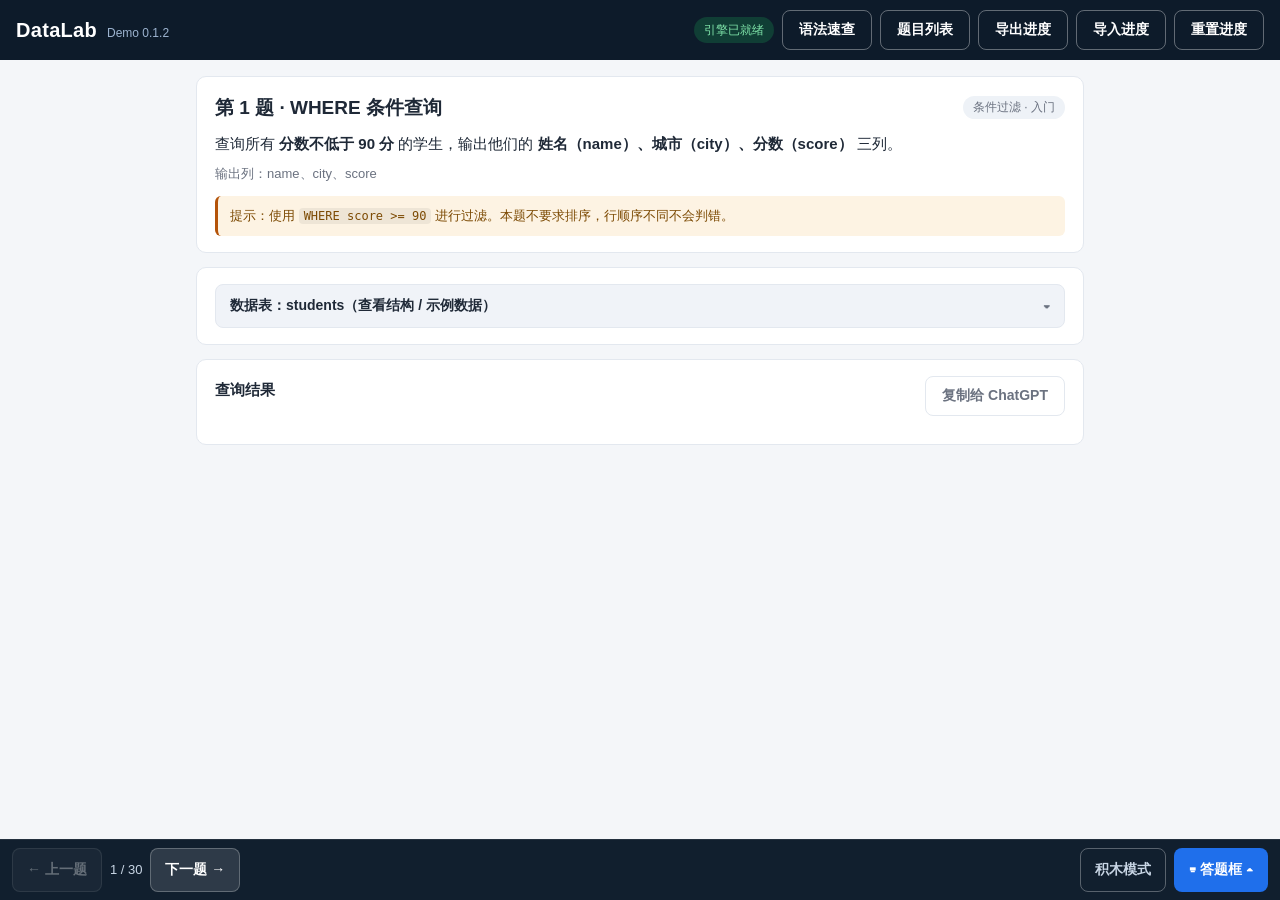
==== commit 365340d3: "阶段D.1：iPad 横屏学习工作台双栏布局重构 - index.html：主内容区包裹为 workbench 双栏结构（左列题目/数据表/结果，右列积木工作台） - style.css：横屏(ori" ====
--- a/index.html
+++ b/index.html
@@ -42,6 +42,8 @@
       </div>
     </div>
 
+    <div class="workbench">
+      <div class="wb-col-left">
     <!-- 1. 题目介绍 -->
     <section class="card task-card">
       <div class="task-head">
@@ -77,9 +79,10 @@
       <div id="runResult" class="run-result"></div>
       <div id="judgeResult" class="judge-result"></div>
     </section>
-
-    <!-- 4. SQL 积木模式（第二种输入方式） -->
-    <section class="card hidden" id="blockModeCard">
+      </div>
+
+      <!-- 右列：SQL 积木模式（第二种输入方式） -->
+      <section class="card wb-col-right hidden" id="blockModeCard">
       <div id="blockPanel">
         <div class="bm-workspace">
           <div class="bm-panel">
@@ -121,6 +124,7 @@
         </div>
       </div>
     </section>
+    </div>
   </main>
 
   <!-- 底部悬浮答题框 -->
--- a/style.css
+++ b/style.css
@@ -549,3 +549,66 @@
 .safety-issues li { margin: 2px 0; word-break: break-all; }
 .safety-issues code { font-family: var(--mono); font-size: 12px; background: rgba(0,0,0,.05); padding: 0 4px; border-radius: 4px; }
 .safety-actions { display: flex; gap: 8px; flex-wrap: wrap; }
+
+/* ---------- 阶段 D.1：iPad 横屏学习工作台（双栏） ---------- */
+.workbench { display: flex; flex-direction: column; gap: 14px; min-width: 0; }
+.wb-col-left { display: flex; flex-direction: column; gap: 14px; min-width: 0; }
+.wb-col-right { min-width: 0; }
+
+/* 横屏 + 积木模式：左约 30%（题目/数据表/结果），右约 70%（积木工作台）；首屏不滚动、内部滚动 */
+@media (orientation: landscape) and (min-width: 700px) {
+  body.blocks-mode .content {
+    max-width: none;
+    display: flex;
+    flex-direction: column;
+    gap: 12px;
+    /* 高度 = 视口 - 顶栏(≈52) - 底部操作栏 - 安全区 - 上下留白 */
+    height: calc(100dvh - 52px - var(--bar-h) - env(safe-area-inset-bottom) - 16px);
+    min-height: 0;
+    overflow: hidden;
+    padding-top: 12px;
+    padding-bottom: 4px;
+  }
+  body.blocks-mode .workbench {
+    flex: 1 1 auto;
+    min-height: 0;
+    display: grid;
+    grid-template-columns: minmax(240px, 30%) minmax(0, 1fr);
+    gap: 12px;
+    align-items: stretch;
+  }
+  body.blocks-mode .wb-col-left {
+    min-height: 0;
+    overflow-y: auto;
+    padding-right: 2px;
+    gap: 12px;
+  }
+  body.blocks-mode .wb-col-right {
+    min-height: 0;
+    overflow: hidden;
+    display: flex;
+    flex-direction: column;
+  }
+  body.blocks-mode #blockPanel {
+    flex: 1 1 auto;
+    min-height: 0;
+    display: flex;
+    flex-direction: column;
+    gap: 8px;
+  }
+  body.blocks-mode #blockPanel .bm-workspace {
+    flex: 1 1 auto;
+    min-height: 0;
+  }
+  body.blocks-mode #blockPanel .bm-palette {
+    flex: 0 0 auto;
+  }
+  body.blocks-mode #blockPanel .bm-palette .palette-groups {
+    max-height: 120px;   /* 模块库内部独立滚动，保证首屏可见 */
+  }
+}
+
+/* 竖屏/窄屏自动回退纵向（默认 workbench 已是纵向堆叠，无需额外覆盖） */
+@media (orientation: portrait) {
+  body.blocks-mode .content { max-width: none; }
+}
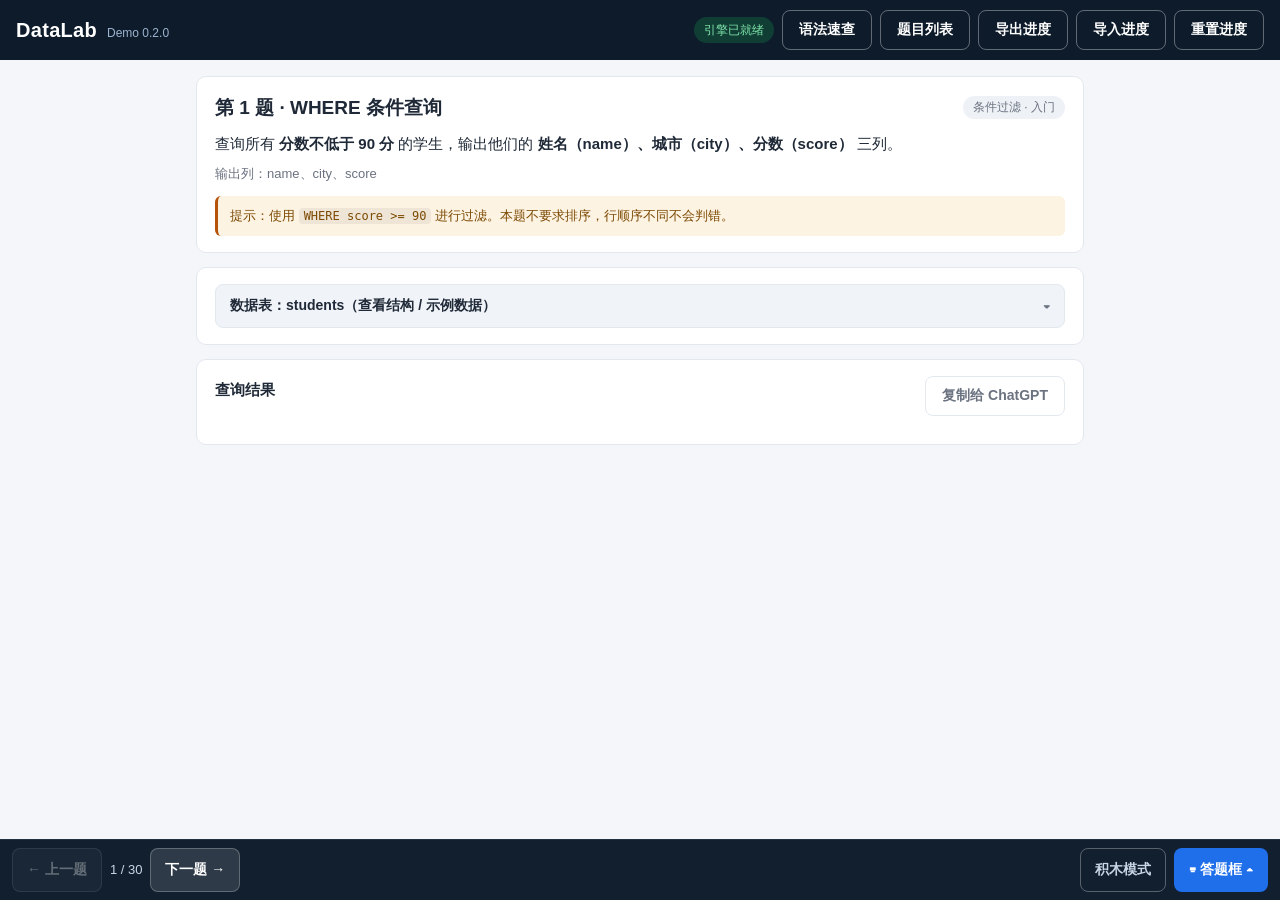
==== commit 34c28a04: "v0.2.0 版本统一：data.js VERSION / index.html meta / sw.js 缓存 v6 / README 一致（不改题目内容）" ====
--- a/index.html
+++ b/index.html
@@ -4,7 +4,7 @@
   <meta charset="UTF-8">
   <meta name="viewport" content="width=device-width, initial-scale=1, viewport-fit=cover">
   <meta name="theme-color" content="#1f6feb">
-  <meta name="datalab-version" content="0.1.2">
+  <meta name="datalab-version" content="0.2.0">
   <meta name="apple-mobile-web-app-capable" content="yes">
   <meta name="apple-mobile-web-app-status-bar-style" content="black-translucent">
   <meta name="apple-mobile-web-app-title" content="DataLab">
@@ -19,7 +19,7 @@
   <header class="topbar">
     <div class="brand">
       <span class="logo">DataLab</span>
-      <span class="ver" id="appVersion">Demo 0.1.2</span>
+      <span class="ver" id="appVersion">Demo 0.2.0</span>
     </div>
     <div class="top-right">
       <span id="engineStatus" class="engine-badge">引擎加载中…</span>
--- a/style.css
+++ b/style.css
@@ -557,6 +557,7 @@
 
 /* 横屏 + 积木模式：左约 30%（题目/数据表/结果），右约 70%（积木工作台）；首屏不滚动、内部滚动 */
 @media (orientation: landscape) and (min-width: 700px) {
+  body.blocks-mode { padding-bottom: 0; }   /* 横屏积木模式高度已显式预留，去掉 body 底部 padding 避免多余页面滚动 */
   body.blocks-mode .content {
     max-width: none;
     display: flex;
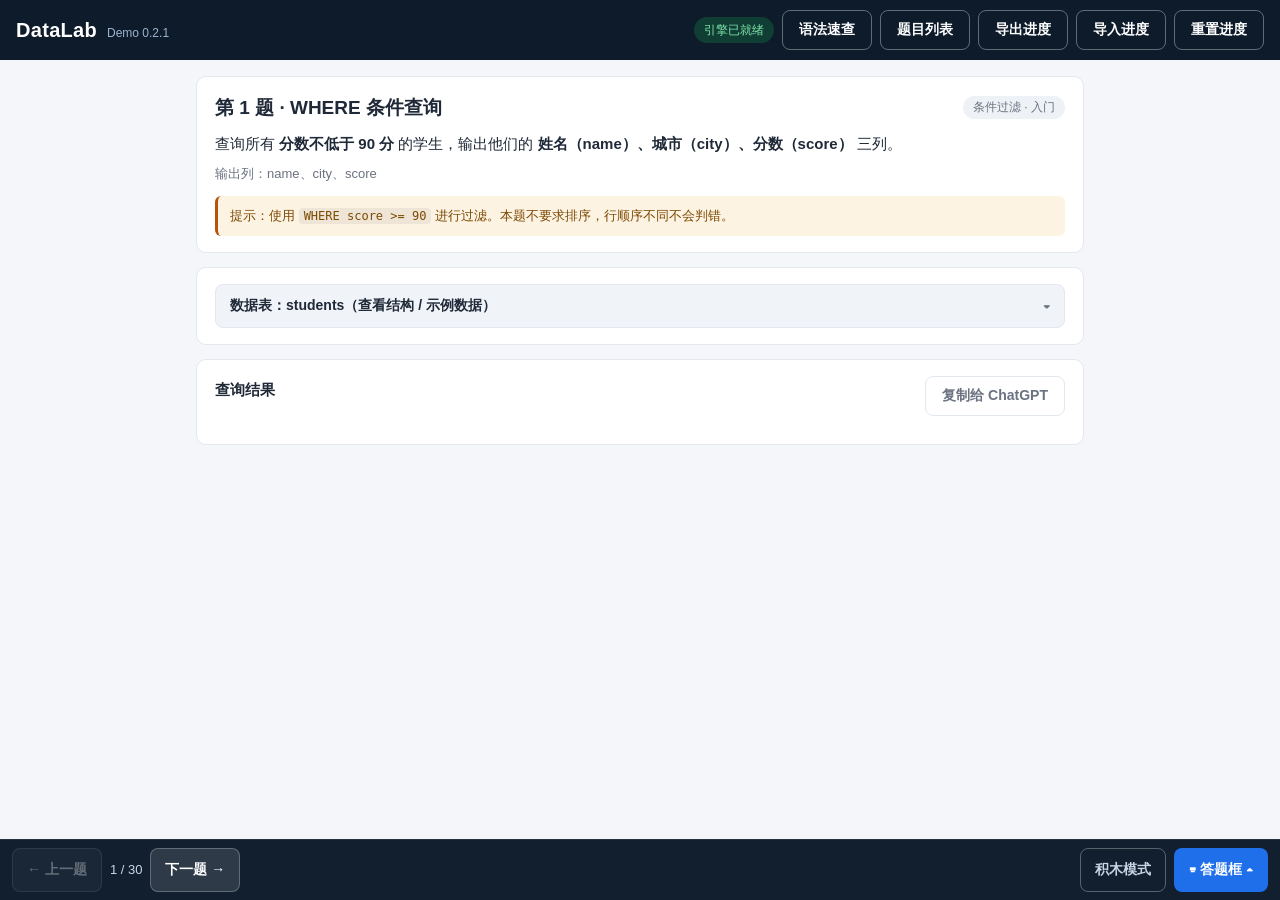
==== commit 3d25b5c0: "feat: release prep for DataLab v0.2.1" ====
--- a/index.html
+++ b/index.html
@@ -4,7 +4,7 @@
   <meta charset="UTF-8">
   <meta name="viewport" content="width=device-width, initial-scale=1, viewport-fit=cover">
   <meta name="theme-color" content="#1f6feb">
-  <meta name="datalab-version" content="0.2.0">
+  <meta name="datalab-version" content="0.2.1">
   <meta name="apple-mobile-web-app-capable" content="yes">
   <meta name="apple-mobile-web-app-status-bar-style" content="black-translucent">
   <meta name="apple-mobile-web-app-title" content="DataLab">
@@ -19,7 +19,7 @@
   <header class="topbar">
     <div class="brand">
       <span class="logo">DataLab</span>
-      <span class="ver" id="appVersion">Demo 0.2.0</span>
+      <span class="ver" id="appVersion">Demo 0.2.1</span>
     </div>
     <div class="top-right">
       <span id="engineStatus" class="engine-badge">引擎加载中…</span>
@@ -98,6 +98,7 @@
               <button id="insertNewlineBtn" class="bm-btn" type="button">↵ 换行</button>
               <button id="deleteSelBtn" class="bm-btn bm-danger" type="button" disabled>删除</button>
               <button id="editSelBtn" class="bm-btn" type="button" disabled>编辑</button>
+              <button id="duplicateSelBtn" class="bm-btn" type="button" disabled>复制</button>
             </div>
             <div class="blocks-area" id="blocksArea" aria-label="SQL 积木拼接区"></div>
             <div class="bm-foot">按住积木拖动排序 · 点按选中 · 拖动靠近上下边缘可自动滚动。</div>
@@ -225,10 +226,13 @@
         <button data-type="raw" type="button">SQL 片段</button>
       </div>
       <div class="modal-body">
+        <label class="modal-label" for="customLabelInput">显示文字</label>
+        <input id="customLabelInput" type="text" maxlength="120" autocomplete="off" spellcheck="false" placeholder="积木表面显示内容">
         <label class="modal-label" for="customInput" id="customInputLabel">数值</label>
-        <input id="customInput" type="text" autocomplete="off" spellcheck="false" placeholder="例如 90">
+        <textarea id="customInput" maxlength="2000" rows="3" autocomplete="off" spellcheck="false" placeholder="实际 SQL 内容"></textarea>
         <div class="modal-hint" id="customHint"></div>
-        <div class="modal-preview">生成 SQL：<code id="customSqlPreview">—</code></div>
+        <div class="modal-preview">积木预览：<span class="block-preview" id="customBlockPreview">—</span></div>
+        <div class="modal-preview">实际 SQL：<code id="customSqlPreview">—</code></div>
       </div>
       <div class="modal-actions">
         <button id="customCancel" class="bm-btn" type="button">取消</button>
--- a/blocks.css
+++ b/blocks.css
@@ -274,6 +274,13 @@
   border: 1px solid #e2e8f0; border-radius: 8px; padding: 9px 10px;
   font-size: 15px; width: 100%;
 }
+.modal-body textarea {
+  box-sizing: border-box; width: 100%; min-height: 72px; resize: vertical;
+  border: 1px solid #e2e8f0; border-radius: 8px; padding: 9px 10px;
+  font: 15px/1.45 inherit; font-family: inherit; overflow-wrap: anywhere;
+}
+.modal-body textarea:focus { outline: 2px solid #3b82f6; border-color: transparent; }
+.block-preview { display: inline-block; max-width: 100%; overflow-wrap: anywhere; padding: 3px 8px; border: 1px solid #93c5fd; border-radius: 7px; background: #dbeafe; color: #1e40af; }
 .modal-body input:focus { outline: 2px solid #3b82f6; border-color: transparent; }
 .modal-hint { font-size: 12px; color: #64748b; line-height: 1.45; }
 .modal-hint.warn { color: #d97706; }
@@ -287,3 +294,10 @@
   #blockPanel .blocks-area { min-height: 120px; }
   #blockPanel .palette-groups { max-height: 120px; }
 }
+@media (max-width: 900px) and (orientation: landscape) {
+  .modal-mask { align-items: flex-start; padding: max(8px, env(safe-area-inset-top)) 10px max(8px, env(safe-area-inset-bottom)); overflow-y: auto; }
+  .modal { max-height: calc(100dvh - 16px); max-height: calc(100vh - 16px); width: min(560px, 100%); padding: 12px; }
+  .modal-body { gap: 5px; }
+  .modal-body textarea { min-height: 54px; }
+  .modal-actions { position: sticky; bottom: -12px; padding: 8px 0 0; background: #fff; }
+}
